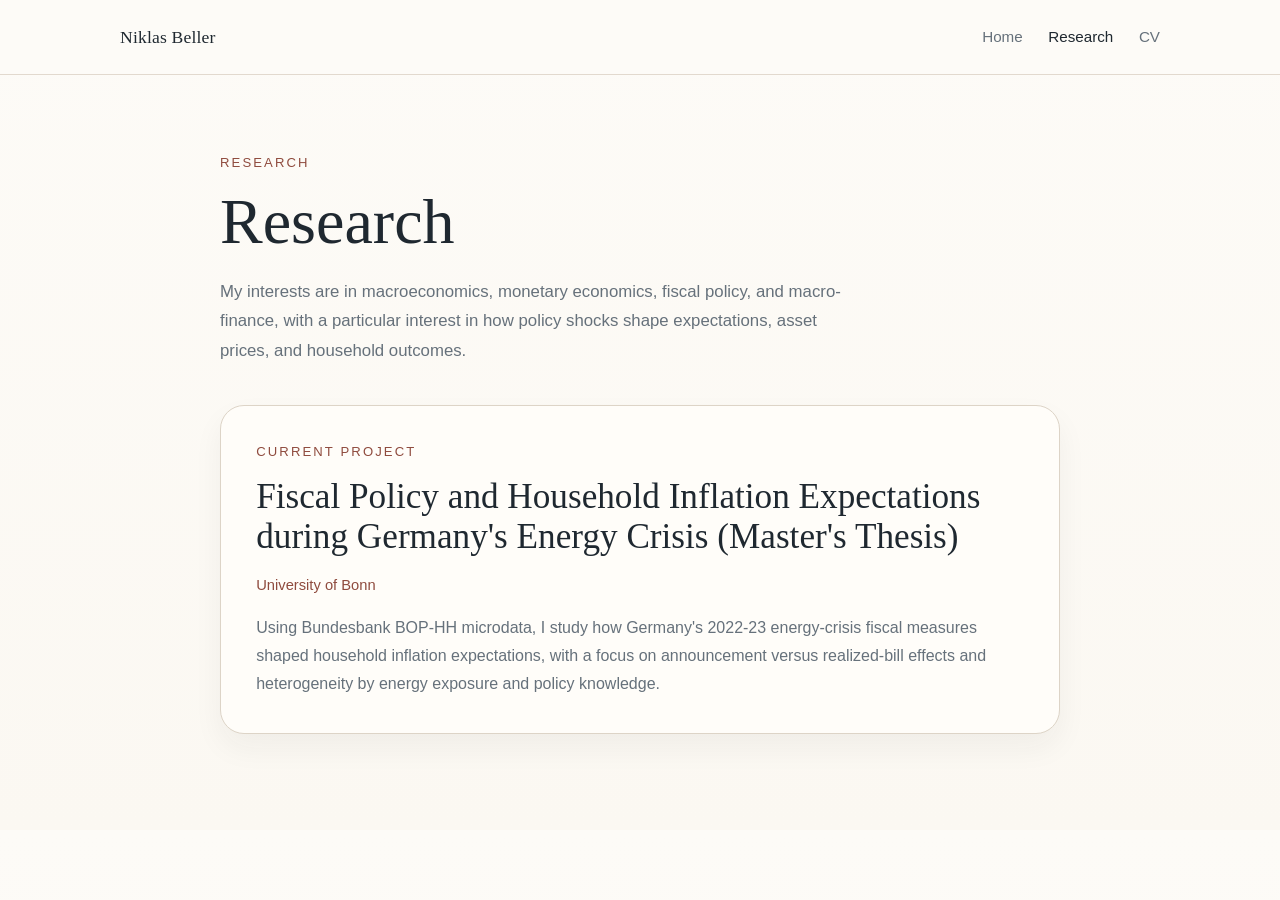
==== research.html @ caa05ea5 "Add research page" ====
<!DOCTYPE html>
<html lang="en">
<head>
    <meta charset="UTF-8">
    <meta name="viewport" content="width=device-width, initial-scale=1.0">
    <meta name="description" content="Research | Niklas Beller">
    <meta name="author" content="Niklas Beller">
    <title>Research | Niklas Beller</title>
    <link rel="stylesheet" href="style.css">
</head>
<body>
    <nav class="site-nav">
        <div class="container nav-inner">
            <a class="brand" href="index.html">Niklas Beller</a>
            <div class="nav-links">
                <a href="index.html">Home</a>
                <a class="active" href="research.html">Research</a>
                <a href="index.html#cv">CV</a>
            </div>
        </div>
    </nav>

    <main class="research-page">
        <section class="page-header">
            <div class="container page-shell">
                <p class="eyebrow">Research</p>
                <h1 class="page-title">Research</h1>
                <p class="page-lead">
                    My interests are in macroeconomics, monetary economics, fiscal policy, and macro-finance,
                    with a particular interest in how policy shocks shape expectations, asset prices, and
                    household outcomes.
                </p>
            </div>
        </section>

        <section class="research-section">
            <div class="container page-shell">
                <div class="feature-card">
                    <p class="section-label">Current Project</p>
                    <h2>Fiscal Policy and Household Inflation Expectations during Germany's Energy Crisis (Master's Thesis)</h2>
                    <p class="card-meta">University of Bonn</p>
                    <p class="card-copy">
                        Using Bundesbank BOP-HH microdata, I study how Germany's 2022-23 energy-crisis fiscal
                        measures shaped household inflation expectations, with a focus on announcement versus
                        realized-bill effects and heterogeneity by energy exposure and policy knowledge.
                    </p>
                </div>
            </div>
        </section>
    </main>
</body>
</html>
---- style.css ----
:root {
    --background: #fbf8f2;
    --surface: #fffdf9;
    --ink: #1f2830;
    --muted: #66717b;
    --accent: #8f4b3e;
    --line: #ddd4c7;
    --shadow: 0 22px 40px rgba(31, 40, 48, 0.08);
}

* {
    margin: 0;
    padding: 0;
    box-sizing: border-box;
}

html {
    scroll-behavior: smooth;
}

body {
    font-family: "Trebuchet MS", "Segoe UI", sans-serif;
    color: var(--ink);
    background: linear-gradient(180deg, #fdfbf7 0%, var(--background) 100%);
    line-height: 1.75;
}

img {
    display: block;
    max-width: 100%;
}

a {
    color: inherit;
    text-decoration: none;
}

.container {
    width: min(1040px, calc(100% - 48px));
    margin: 0 auto;
}

.site-nav {
    position: sticky;
    top: 0;
    z-index: 10;
    background: rgba(253, 251, 247, 0.92);
    backdrop-filter: blur(10px);
    border-bottom: 1px solid rgba(221, 212, 199, 0.85);
}

.nav-inner {
    display: flex;
    align-items: center;
    justify-content: space-between;
    min-height: 74px;
}

.brand,
.nav-links a {
    font-size: 0.95rem;
}

.brand {
    font-family: "Palatino Linotype", "Book Antiqua", Georgia, serif;
    font-size: 1.1rem;
    letter-spacing: 0.01em;
}

.nav-links {
    display: flex;
    align-items: center;
    gap: 1.6rem;
}

.nav-links a {
    color: var(--muted);
    transition: color 0.2s ease;
}

.nav-links a.active {
    color: var(--ink);
}

.nav-links a:hover,
.link-row a:hover {
    color: var(--accent);
}

.hero {
    padding: 5.5rem 0 4.5rem;
}

.hero-grid {
    display: grid;
    grid-template-columns: minmax(300px, 380px) minmax(0, 1fr);
    gap: 4rem;
    align-items: center;
}

.hero-photo {
    justify-self: center;
    width: min(100%, 380px);
}

.hero-photo img {
    width: 100%;
    aspect-ratio: 1 / 1;
    object-fit: cover;
    object-position: center top;
    border-radius: 24px;
    box-shadow: var(--shadow);
}

.hero-copy {
    max-width: 560px;
}

.eyebrow,
.section-label {
    font-size: 0.82rem;
    letter-spacing: 0.16em;
    text-transform: uppercase;
    color: var(--accent);
}

h1 {
    margin-top: 0.7rem;
    font-family: "Palatino Linotype", "Book Antiqua", Georgia, serif;
    font-size: clamp(2.8rem, 5vw, 4.1rem);
    font-weight: 400;
    line-height: 1.06;
}

.role {
    margin-top: 0.75rem;
    margin-bottom: 1.5rem;
    color: var(--muted);
    font-size: 1.05rem;
}

.hero-copy p {
    margin-bottom: 1rem;
    color: var(--muted);
}

.hero-copy h1,
.hero-copy .eyebrow {
    color: var(--ink);
}

.hero-copy .eyebrow {
    color: var(--accent);
}

.link-row {
    display: flex;
    flex-wrap: wrap;
    gap: 0.9rem 1.35rem;
    margin-top: 1.8rem;
}

.link-row a {
    color: var(--accent);
    border-bottom: 1px solid rgba(143, 75, 62, 0.25);
    padding-bottom: 0.1rem;
    transition: color 0.2s ease, border-color 0.2s ease;
}

.link-row a:hover {
    border-color: rgba(143, 75, 62, 0.65);
}

.cv-section {
    padding: 0 0 6rem;
}

.research-page {
    padding: 4.8rem 0 6rem;
}

.page-shell {
    max-width: 840px;
}

.page-header {
    padding-bottom: 2.5rem;
}

.page-title {
    margin-top: 0.8rem;
}

.page-lead {
    max-width: 640px;
    margin-top: 1.35rem;
    color: var(--muted);
    font-size: 1.05rem;
}

.research-section + .research-section {
    margin-top: 2.4rem;
}

.feature-card {
    background: var(--surface);
    border: 1px solid var(--line);
    border-radius: 24px;
    box-shadow: 0 14px 30px rgba(31, 40, 48, 0.05);
}

.feature-card {
    padding: 2.2rem;
}

.feature-card h2 {
    margin-top: 0.8rem;
    font-family: "Palatino Linotype", "Book Antiqua", Georgia, serif;
    font-size: 2.2rem;
    font-weight: 400;
    line-height: 1.14;
}

.card-meta {
    margin-top: 0.95rem;
    color: var(--accent);
    font-size: 0.92rem;
}

.card-copy {
    margin-top: 1rem;
    color: var(--muted);
}

.cv-shell {
    max-width: 720px;
}

.cv-card {
    margin-top: 1rem;
    padding: 2rem 2.2rem;
    background: var(--surface);
    border: 1px solid var(--line);
    border-radius: 24px;
    box-shadow: 0 14px 30px rgba(31, 40, 48, 0.05);
}

.cv-card p {
    margin-bottom: 1.35rem;
    color: var(--muted);
}

.cv-actions {
    display: flex;
    flex-wrap: wrap;
    gap: 0.85rem;
    justify-content: center;
}

.button {
    display: inline-flex;
    align-items: center;
    justify-content: center;
    min-width: 140px;
    padding: 0.8rem 1.35rem;
    border-radius: 999px;
    font-size: 0.95rem;
    transition: transform 0.2s ease, background-color 0.2s ease, border-color 0.2s ease;
}

.button:hover {
    transform: translateY(-1px);
}

.button-primary {
    background: var(--accent);
    color: #fffaf5;
}

.button-secondary {
    border: 1px solid var(--line);
    color: var(--ink);
    background: transparent;
}

.button-secondary:hover {
    border-color: rgba(31, 40, 48, 0.35);
}

@media (max-width: 860px) {
    .hero {
        padding-top: 4rem;
    }

    .hero-grid {
        grid-template-columns: 1fr;
        gap: 2.25rem;
    }

    .hero-copy {
        max-width: none;
    }

}

@media (max-width: 640px) {
    .container {
        width: min(100% - 32px, 1040px);
    }

    .nav-inner {
        min-height: 64px;
    }

    .brand {
        font-size: 1rem;
    }

    .nav-links {
        gap: 1rem;
        font-size: 0.92rem;
    }

    .hero {
        padding: 3.2rem 0 3.4rem;
    }

    .research-page {
        padding: 3.2rem 0 4.5rem;
    }

    .hero-photo {
        width: min(100%, 340px);
    }

    .cv-card {
        padding: 1.6rem;
        border-radius: 20px;
    }

    .cv-actions {
        flex-direction: column;
    }

    .button {
        width: 100%;
    }

    .feature-card,
    .cv-card {
        padding: 1.6rem;
    }
}
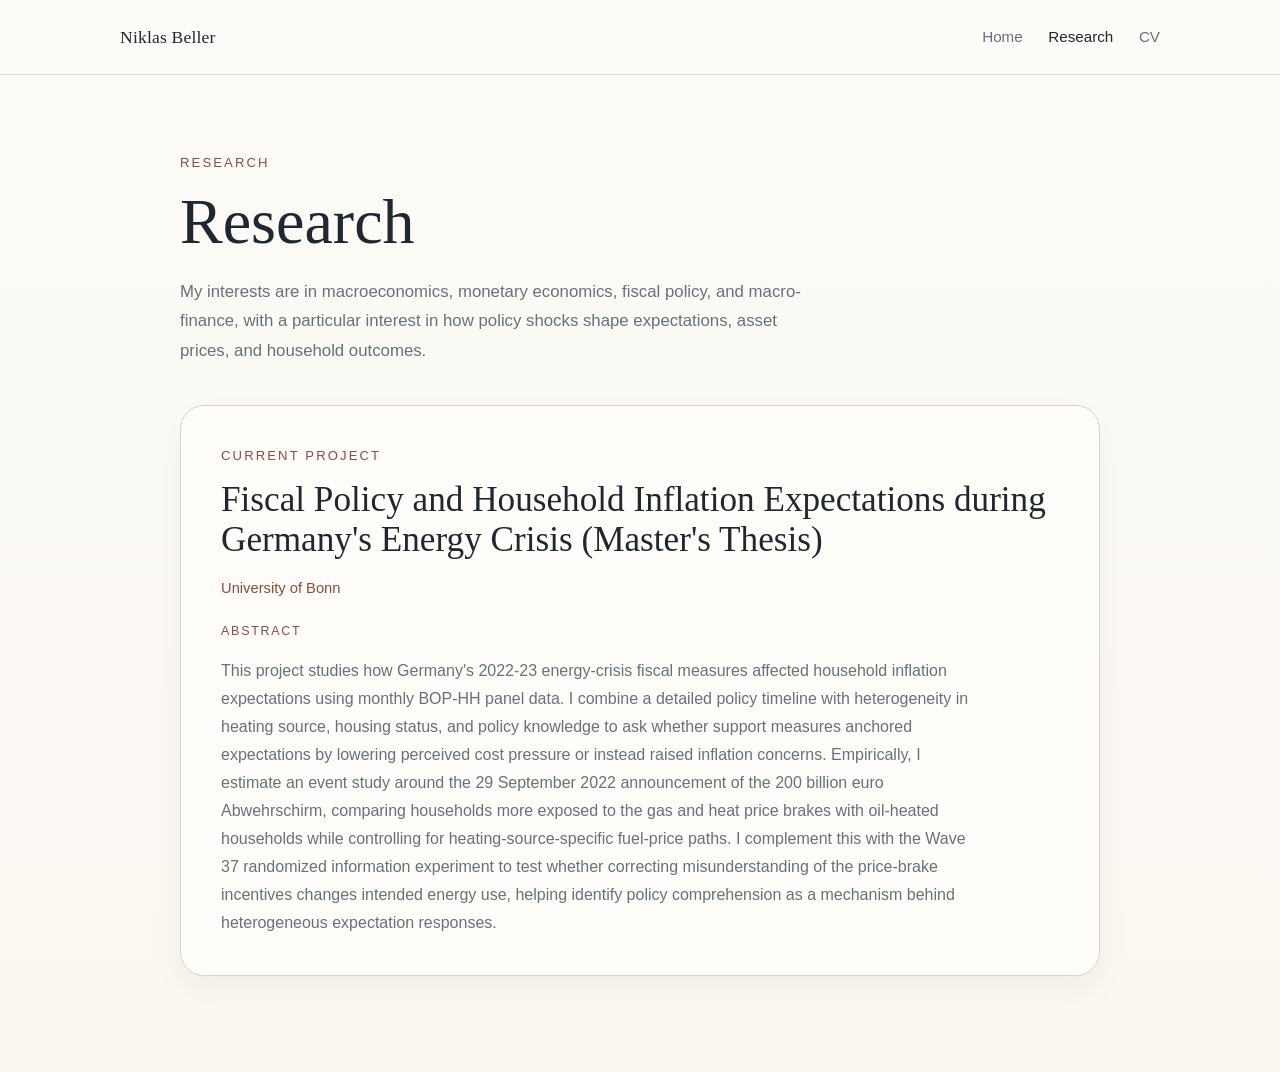
==== commit 0bf37bf9: "Refine research page abstract" ====
--- a/research.html
+++ b/research.html
@@ -39,10 +39,19 @@
                     <p class="section-label">Current Project</p>
                     <h2>Fiscal Policy and Household Inflation Expectations during Germany's Energy Crisis (Master's Thesis)</h2>
                     <p class="card-meta">University of Bonn</p>
+                    <p class="abstract-label">Abstract</p>
                     <p class="card-copy">
-                        Using Bundesbank BOP-HH microdata, I study how Germany's 2022-23 energy-crisis fiscal
-                        measures shaped household inflation expectations, with a focus on announcement versus
-                        realized-bill effects and heterogeneity by energy exposure and policy knowledge.
+                        This project studies how Germany's 2022-23 energy-crisis fiscal measures affected household
+                        inflation expectations using monthly BOP-HH panel data. I combine a detailed policy timeline
+                        with heterogeneity in heating source, housing status, and policy knowledge to ask whether
+                        support measures anchored expectations by lowering perceived cost pressure or instead raised
+                        inflation concerns. Empirically, I estimate an event study around the 29 September 2022
+                        announcement of the 200 billion euro Abwehrschirm, comparing households more exposed to the
+                        gas and heat price brakes with oil-heated households while controlling for
+                        heating-source-specific fuel-price paths. I complement this with the Wave 37 randomized
+                        information experiment to test whether correcting misunderstanding of the price-brake
+                        incentives changes intended energy use, helping identify policy comprehension as a mechanism
+                        behind heterogeneous expectation responses.
                     </p>
                 </div>
             </div>
--- a/style.css
+++ b/style.css
@@ -180,7 +180,7 @@
 }
 
 .page-shell {
-    max-width: 840px;
+    max-width: 920px;
 }
 
 .page-header {
@@ -210,7 +210,7 @@
 }
 
 .feature-card {
-    padding: 2.2rem;
+    padding: 2.4rem 2.5rem;
 }
 
 .feature-card h2 {
@@ -227,9 +227,22 @@
     font-size: 0.92rem;
 }
 
+.abstract-label {
+    margin-top: 1.2rem;
+    font-size: 0.78rem;
+    letter-spacing: 0.14em;
+    text-transform: uppercase;
+    color: var(--accent);
+}
+
 .card-copy {
+    margin-top: 0.9rem;
+    color: var(--muted);
+    max-width: 760px;
+}
+
+.card-copy + .card-copy {
     margin-top: 1rem;
-    color: var(--muted);
 }
 
 .cv-shell {
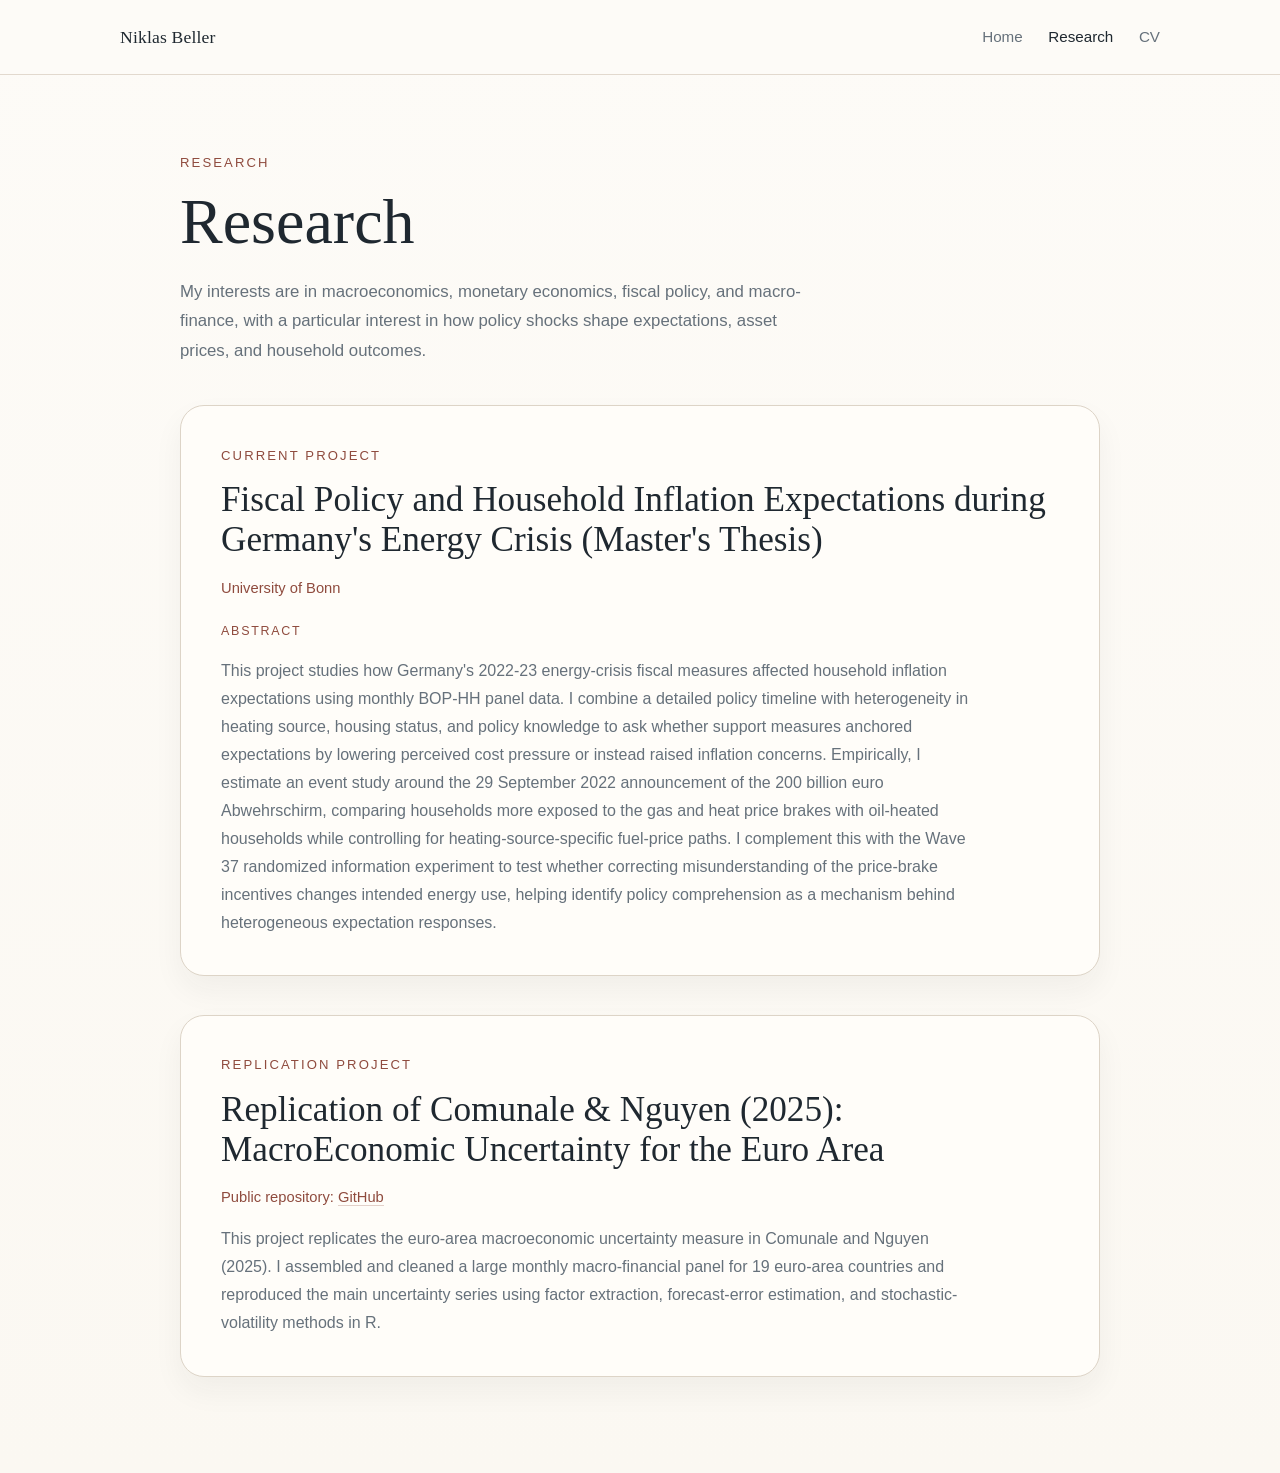
==== commit 0654a919: "Add replication project links to site and CV" ====
--- a/research.html
+++ b/research.html
@@ -56,6 +56,25 @@
                 </div>
             </div>
         </section>
+
+        <section class="research-section">
+            <div class="container page-shell">
+                <div class="feature-card">
+                    <p class="section-label">Replication Project</p>
+                    <h2>Replication of Comunale &amp; Nguyen (2025): MacroEconomic Uncertainty for the Euro Area</h2>
+                    <p class="card-meta">
+                        Public repository:
+                        <a class="card-link" href="https://github.com/BellerNiklas/Replication-Comunale-Ngyuen-2025-MEU-" target="_blank" rel="noopener">GitHub</a>
+                    </p>
+                    <p class="card-copy">
+                        This project replicates the euro-area macroeconomic uncertainty measure in Comunale and Nguyen
+                        (2025). I assembled and cleaned a large monthly macro-financial panel for 19 euro-area countries
+                        and reproduced the main uncertainty series using factor extraction, forecast-error estimation,
+                        and stochastic-volatility methods in R.
+                    </p>
+                </div>
+            </div>
+        </section>
     </main>
 </body>
 </html>
--- a/style.css
+++ b/style.css
@@ -243,6 +243,17 @@
 
 .card-copy + .card-copy {
     margin-top: 1rem;
+}
+
+.card-link {
+    color: var(--accent);
+    border-bottom: 1px solid rgba(143, 75, 62, 0.25);
+    transition: color 0.2s ease, border-color 0.2s ease;
+}
+
+.card-link:hover {
+    color: var(--ink);
+    border-color: rgba(143, 75, 62, 0.65);
 }
 
 .cv-shell {
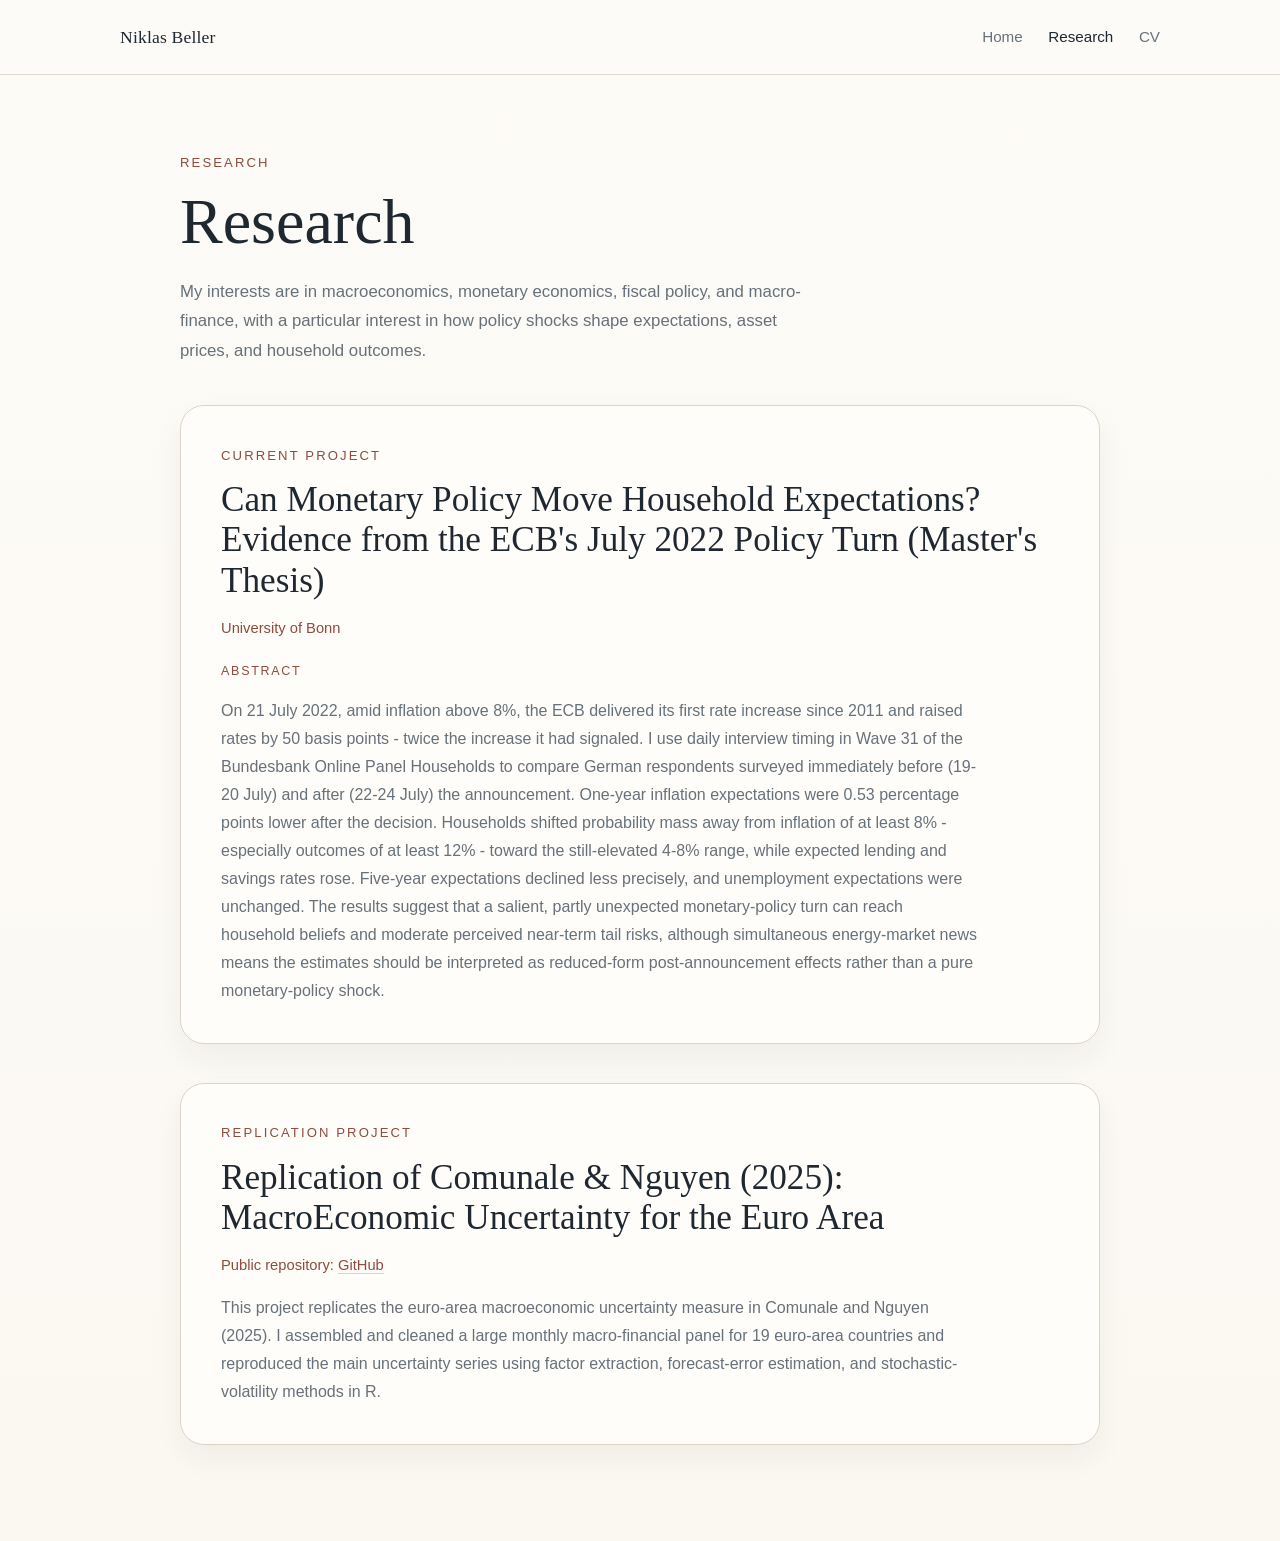
==== commit 0e80e307: "Update thesis project and CV" ====
--- a/research.html
+++ b/research.html
@@ -37,21 +37,22 @@
             <div class="container page-shell">
                 <div class="feature-card">
                     <p class="section-label">Current Project</p>
-                    <h2>Fiscal Policy and Household Inflation Expectations during Germany's Energy Crisis (Master's Thesis)</h2>
+                    <h2>Can Monetary Policy Move Household Expectations? Evidence from the ECB's July 2022 Policy Turn (Master's Thesis)</h2>
                     <p class="card-meta">University of Bonn</p>
                     <p class="abstract-label">Abstract</p>
                     <p class="card-copy">
-                        This project studies how Germany's 2022-23 energy-crisis fiscal measures affected household
-                        inflation expectations using monthly BOP-HH panel data. I combine a detailed policy timeline
-                        with heterogeneity in heating source, housing status, and policy knowledge to ask whether
-                        support measures anchored expectations by lowering perceived cost pressure or instead raised
-                        inflation concerns. Empirically, I estimate an event study around the 29 September 2022
-                        announcement of the 200 billion euro Abwehrschirm, comparing households more exposed to the
-                        gas and heat price brakes with oil-heated households while controlling for
-                        heating-source-specific fuel-price paths. I complement this with the Wave 37 randomized
-                        information experiment to test whether correcting misunderstanding of the price-brake
-                        incentives changes intended energy use, helping identify policy comprehension as a mechanism
-                        behind heterogeneous expectation responses.
+                        On 21 July 2022, amid inflation above 8%, the ECB delivered its first rate increase since 2011
+                        and raised rates by 50 basis points - twice the increase it had signaled. I use daily interview
+                        timing in Wave 31 of the Bundesbank Online Panel Households to compare German respondents
+                        surveyed immediately before (19-20 July) and after (22-24 July) the announcement. One-year
+                        inflation expectations were 0.53 percentage points lower after the decision. Households shifted
+                        probability mass away from inflation of at least 8% - especially outcomes of at least 12% - toward
+                        the still-elevated 4-8% range, while expected lending and savings rates rose. Five-year
+                        expectations declined less precisely, and unemployment expectations were unchanged. The results
+                        suggest that a salient, partly unexpected monetary-policy turn can reach household beliefs and
+                        moderate perceived near-term tail risks, although simultaneous energy-market news means the
+                        estimates should be interpreted as reduced-form post-announcement effects rather than a pure
+                        monetary-policy shock.
                     </p>
                 </div>
             </div>
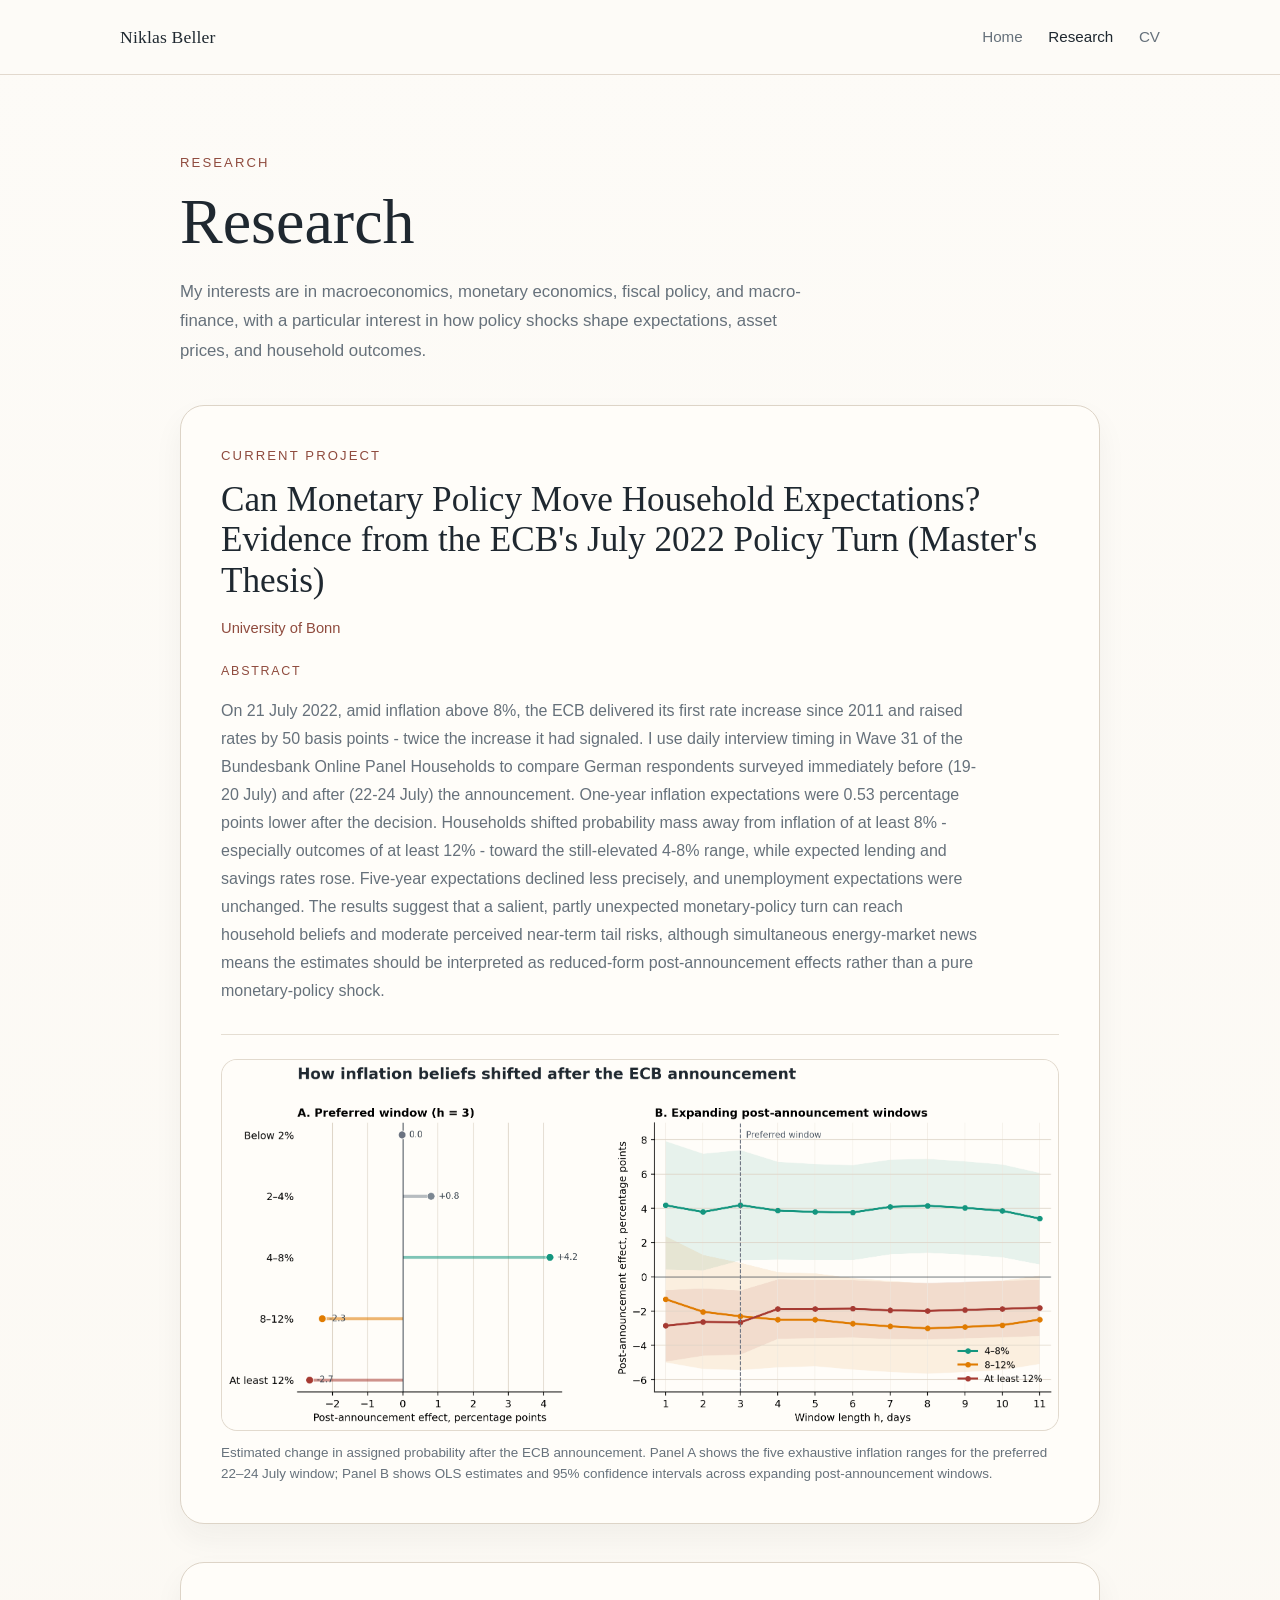
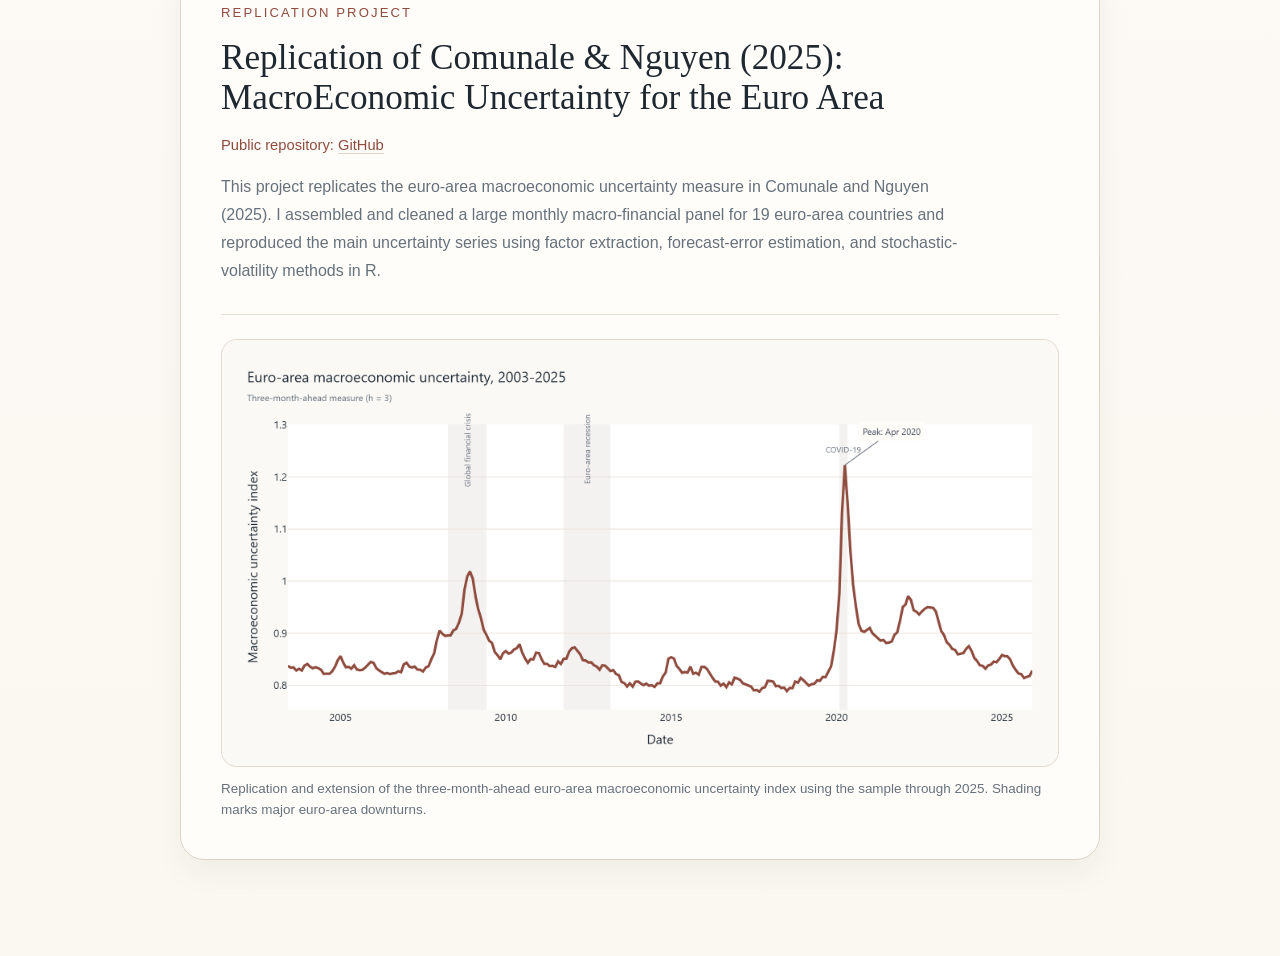
==== commit f6bdd758: "Add research project figures" ====
--- a/research.html
+++ b/research.html
@@ -54,6 +54,22 @@
                         estimates should be interpreted as reduced-form post-announcement effects rather than a pure
                         monetary-policy shock.
                     </p>
+                    <figure class="research-figure">
+                        <a href="assets/thesis_probability_mass_shift.png" target="_blank" rel="noopener">
+                            <img
+                                src="assets/thesis_probability_mass_shift.png"
+                                alt="Estimated changes in probability assigned to five inflation ranges after the ECB announcement, with expanding-window estimates for the three upper ranges"
+                                loading="lazy"
+                                decoding="async"
+                            >
+                        </a>
+                        <figcaption>
+                            Estimated change in assigned probability after the ECB announcement. Panel A shows
+                            the five exhaustive inflation ranges for the preferred 22–24 July window; Panel B
+                            shows OLS estimates and 95% confidence intervals across expanding post-announcement
+                            windows.
+                        </figcaption>
+                    </figure>
                 </div>
             </div>
         </section>
@@ -73,6 +89,21 @@
                         and reproduced the main uncertainty series using factor extraction, forecast-error estimation,
                         and stochastic-volatility methods in R.
                     </p>
+                    <figure class="research-figure">
+                        <a href="assets/euro_area_meu_h3_2025.png" target="_blank" rel="noopener">
+                            <img
+                                src="assets/euro_area_meu_h3_2025.png"
+                                alt="Three-month-ahead euro-area macroeconomic uncertainty index from 2003 through 2025"
+                                loading="lazy"
+                                decoding="async"
+                            >
+                        </a>
+                        <figcaption>
+                            Replication and extension of the three-month-ahead euro-area macroeconomic
+                            uncertainty index using the sample through 2025. Shading marks major euro-area
+                            downturns.
+                        </figcaption>
+                    </figure>
                 </div>
             </div>
         </section>
--- a/style.css
+++ b/style.css
@@ -243,6 +243,38 @@
 
 .card-copy + .card-copy {
     margin-top: 1rem;
+}
+
+.research-figure {
+    margin-top: 1.8rem;
+    padding-top: 1.5rem;
+    border-top: 1px solid rgba(221, 212, 199, 0.75);
+}
+
+.research-figure a {
+    display: block;
+    overflow: hidden;
+    border: 1px solid rgba(221, 212, 199, 0.85);
+    border-radius: 16px;
+    background: #fffdf9;
+    cursor: zoom-in;
+}
+
+.research-figure img {
+    width: 100%;
+    height: auto;
+    transition: transform 0.2s ease;
+}
+
+.research-figure a:hover img {
+    transform: scale(1.005);
+}
+
+.research-figure figcaption {
+    margin-top: 0.75rem;
+    color: var(--muted);
+    font-size: 0.84rem;
+    line-height: 1.55;
 }
 
 .card-link {
